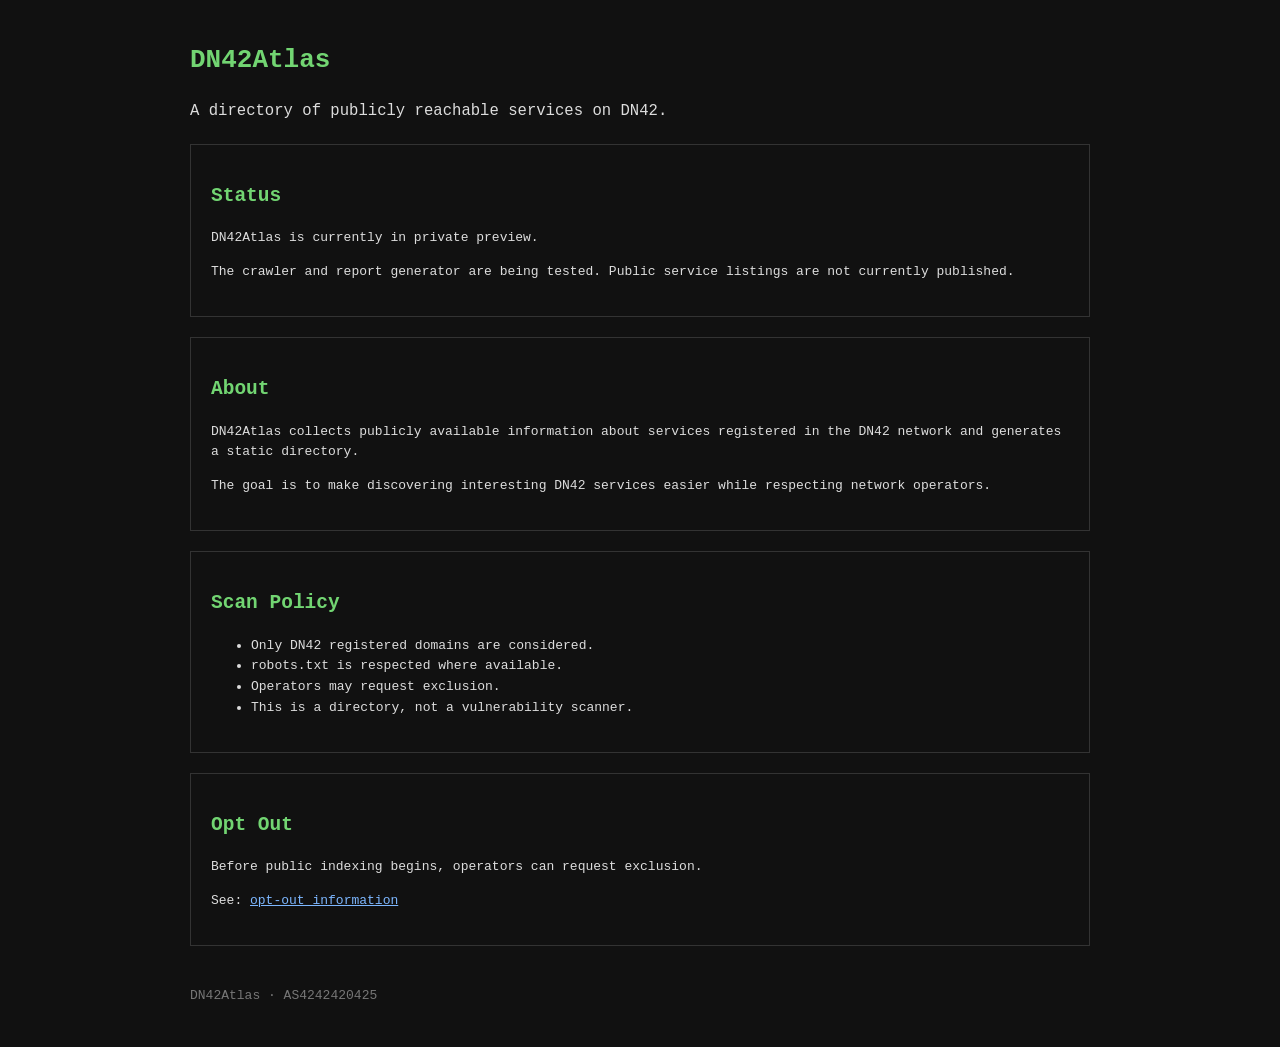
==== DN42Atlas/site/index.html @ b04997c5 "Track DN42Atlas preview landing page" ====
<!doctype html>
<html lang="en">
<head>
    <meta charset="utf-8">
    <meta name="viewport" content="width=device-width, initial-scale=1">
    <title>DN42Atlas</title>
    <link rel="stylesheet" href="site.css">
</head>
<body>
<main>
    <h1>DN42Atlas</h1>

    <p class="lede">
        A directory of publicly reachable services on DN42.
    </p>

    <section>
        <h2>Status</h2>

        <p>
            DN42Atlas is currently in private preview.
        </p>

        <p>
            The crawler and report generator are being tested.
            Public service listings are not currently published.
        </p>
    </section>

    <section>
        <h2>About</h2>

        <p>
            DN42Atlas collects publicly available information about
            services registered in the DN42 network and generates a
            static directory.
        </p>

        <p>
            The goal is to make discovering interesting DN42 services
            easier while respecting network operators.
        </p>
    </section>

    <section>
        <h2>Scan Policy</h2>

        <ul>
            <li>Only DN42 registered domains are considered.</li>
            <li>robots.txt is respected where available.</li>
            <li>Operators may request exclusion.</li>
            <li>This is a directory, not a vulnerability scanner.</li>
        </ul>
    </section>

    <section>
        <h2>Opt Out</h2>

        <p>
            Before public indexing begins, operators can request
            exclusion.
        </p>

        <p>
            See:
            <a href="/opt-out.html">opt-out information</a>
        </p>
    </section>

    <footer>
        DN42Atlas · AS4242420425
    </footer>
</main>
</body>
</html>
---- DN42Atlas/site/site.css ----
body {
    background: #111;
    color: #ddd;
    font-family: monospace;
    line-height: 1.6;
    max-width: 900px;
    margin: 40px auto;
    padding: 0 20px;
}

h1 {
    color: #72d572;
}

h2 {
    color: #72d572;
}

section {
    border: 1px solid #333;
    padding: 20px;
    margin: 20px 0;
}

a {
    color: #7db7ff;
}

.lede {
    font-size: 1.2em;
}

footer {
    margin-top: 40px;
    color: #777;
}
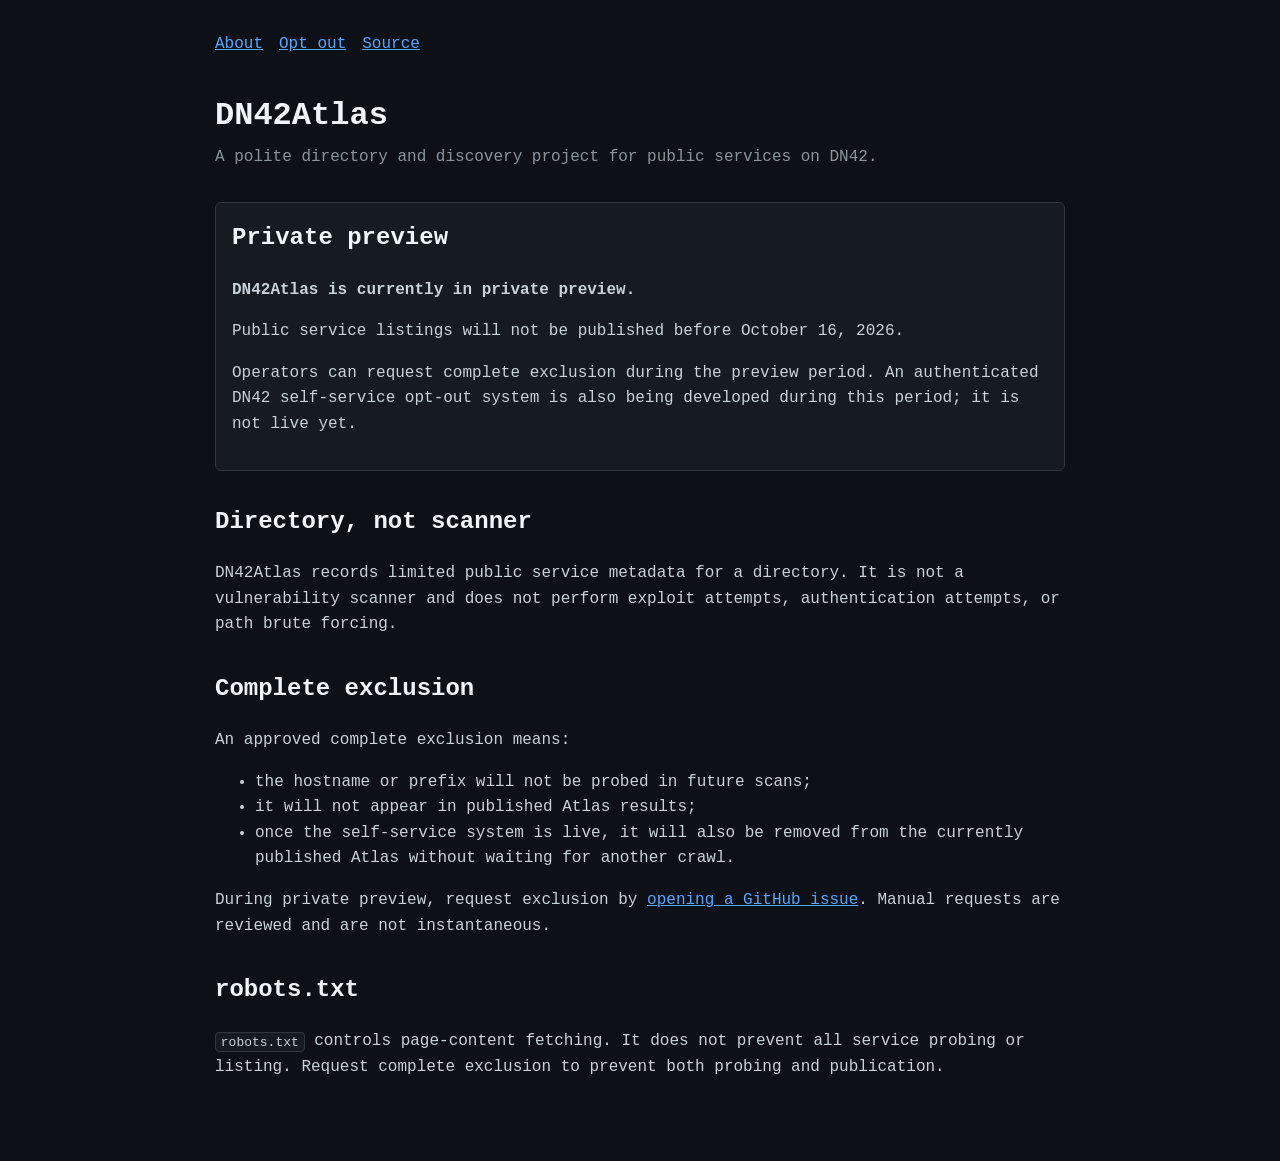
==== commit ce060487: "Add site index; revamp opt-out page Add a new site/index.html landing page for the project's private" ====
--- a/DN42Atlas/site/index.html
+++ b/DN42Atlas/site/index.html
@@ -3,73 +3,70 @@
 <head>
     <meta charset="utf-8">
     <meta name="viewport" content="width=device-width, initial-scale=1">
-    <title>DN42Atlas</title>
-    <link rel="stylesheet" href="site.css">
+    <title>DN42Atlas private preview</title>
+    <style>
+        :root { color-scheme: dark; font-family: ui-monospace, Consolas, monospace; }
+        body { margin: 0; background: #0d1117; color: #c9d1d9; line-height: 1.6; }
+        main { max-width: 850px; margin: 0 auto; padding: 2rem 1.25rem 4rem; }
+        h1, h2 { color: #f0f6fc; }
+        h1 { margin-bottom: 0; }
+        a { color: #58a6ff; }
+        nav { display: flex; flex-wrap: wrap; gap: 1rem; margin-bottom: 2rem; }
+        section { margin-top: 2rem; }
+        .subtitle { margin-top: .25rem; color: #8b949e; }
+        .status { padding: 1rem; background: #161b22; border: 1px solid #30363d; border-radius: 6px; }
+        .status h2 { margin-top: 0; }
+        code { padding: .1rem .3rem; background: #161b22; border: 1px solid #30363d; border-radius: 4px; }
+    </style>
 </head>
 <body>
 <main>
+    <nav aria-label="Project information">
+        <a href="about.html">About</a>
+        <a href="opt-out.html">Opt out</a>
+        <a href="https://github.com/JoyfulReaper/DN42Atlas">Source</a>
+    </nav>
+
     <h1>DN42Atlas</h1>
+    <p class="subtitle">A polite directory and discovery project for public services on DN42.</p>
 
-    <p class="lede">
-        A directory of publicly reachable services on DN42.
-    </p>
-
-    <section>
-        <h2>Status</h2>
-
-        <p>
-            DN42Atlas is currently in private preview.
-        </p>
-
-        <p>
-            The crawler and report generator are being tested.
-            Public service listings are not currently published.
-        </p>
+    <section class="status">
+        <h2>Private preview</h2>
+        <p><strong>DN42Atlas is currently in private preview.</strong></p>
+        <p>Public service listings will not be published before
+            <time datetime="2026-10-16">October 16, 2026</time>.</p>
+        <p>Operators can request complete exclusion during the preview period.
+            An authenticated DN42 self-service opt-out system is also being developed
+            during this period; it is not live yet.</p>
     </section>
 
     <section>
-        <h2>About</h2>
-
-        <p>
-            DN42Atlas collects publicly available information about
-            services registered in the DN42 network and generates a
-            static directory.
-        </p>
-
-        <p>
-            The goal is to make discovering interesting DN42 services
-            easier while respecting network operators.
-        </p>
+        <h2>Directory, not scanner</h2>
+        <p>DN42Atlas records limited public service metadata for a directory.
+            It is not a vulnerability scanner and does not perform exploit attempts,
+            authentication attempts, or path brute forcing.</p>
     </section>
 
     <section>
-        <h2>Scan Policy</h2>
-
+        <h2>Complete exclusion</h2>
+        <p>An approved complete exclusion means:</p>
         <ul>
-            <li>Only DN42 registered domains are considered.</li>
-            <li>robots.txt is respected where available.</li>
-            <li>Operators may request exclusion.</li>
-            <li>This is a directory, not a vulnerability scanner.</li>
+            <li>the hostname or prefix will not be probed in future scans;</li>
+            <li>it will not appear in published Atlas results;</li>
+            <li>once the self-service system is live, it will also be removed from
+                the currently published Atlas without waiting for another crawl.</li>
         </ul>
+        <p>During private preview, request exclusion by
+            <a href="https://github.com/JoyfulReaper/DN42Atlas/issues">opening a GitHub issue</a>.
+            Manual requests are reviewed and are not instantaneous.</p>
     </section>
 
     <section>
-        <h2>Opt Out</h2>
-
-        <p>
-            Before public indexing begins, operators can request
-            exclusion.
-        </p>
-
-        <p>
-            See:
-            <a href="/opt-out.html">opt-out information</a>
-        </p>
+        <h2>robots.txt</h2>
+        <p><code>robots.txt</code> controls page-content fetching. It does not prevent
+            all service probing or listing. Request complete exclusion to prevent both
+            probing and publication.</p>
     </section>
-
-    <footer>
-        DN42Atlas · AS4242420425
-    </footer>
 </main>
 </body>
 </html>
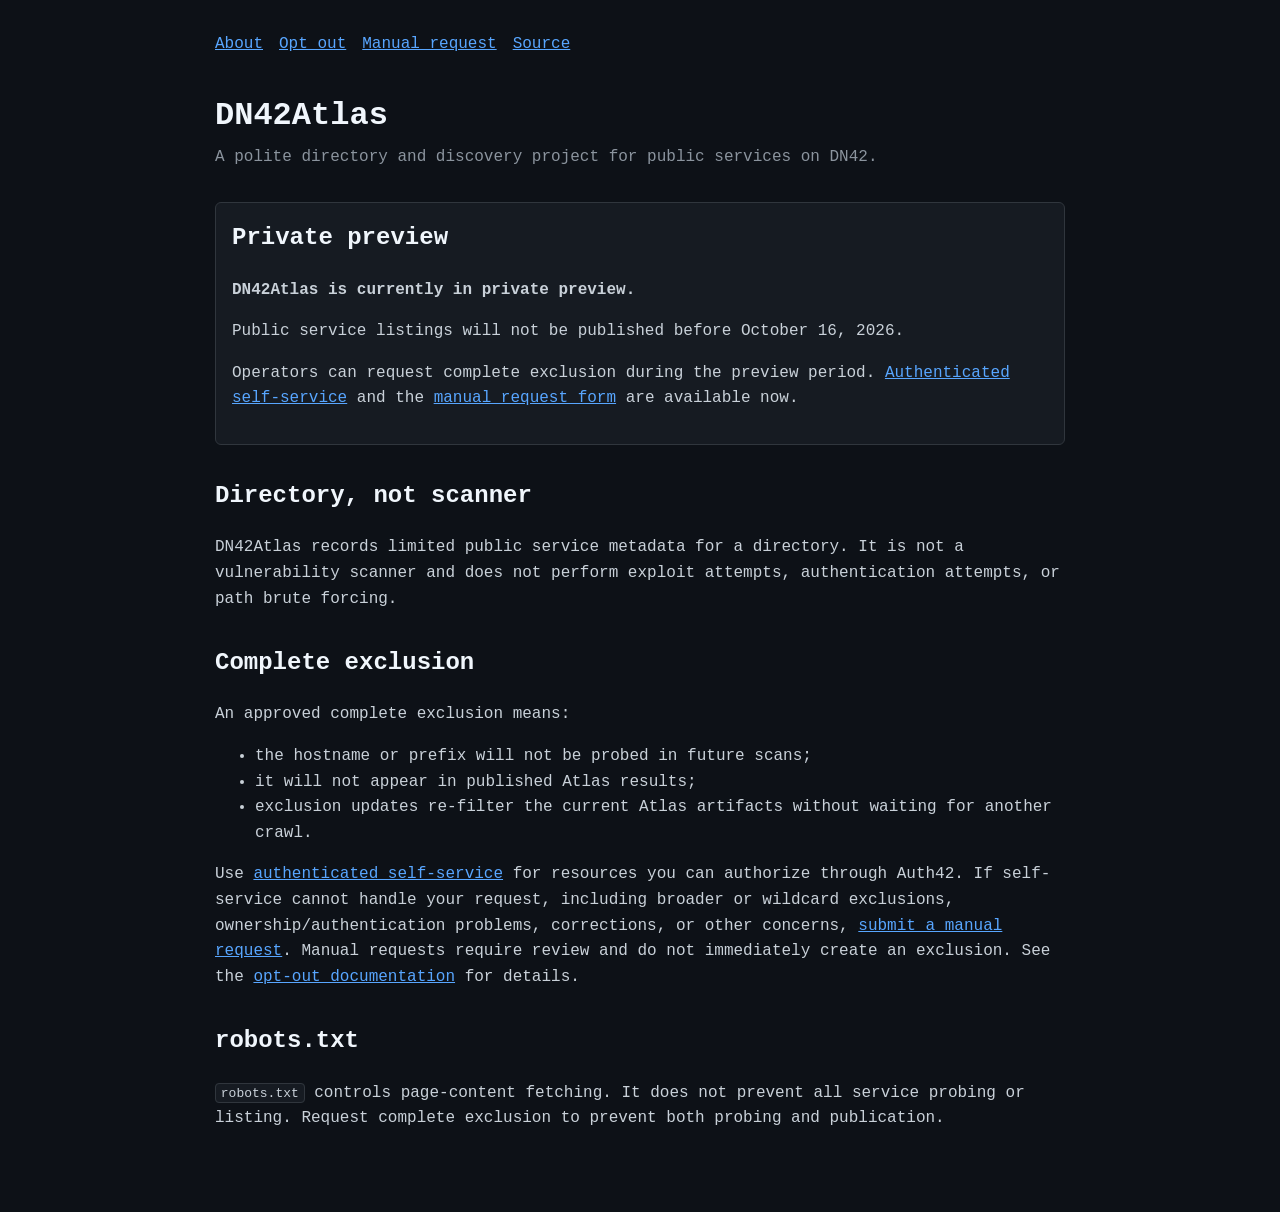
==== commit 0c32062f: "Add manual request management and refresh preview support paths" ====
--- a/DN42Atlas/site/index.html
+++ b/DN42Atlas/site/index.html
@@ -24,6 +24,7 @@
     <nav aria-label="Project information">
         <a href="about.html">About</a>
         <a href="opt-out.html">Opt out</a>
+        <a href="/contact">Manual request</a>
         <a href="https://github.com/JoyfulReaper/DN42Atlas">Source</a>
     </nav>
 
@@ -36,8 +37,8 @@
         <p>Public service listings will not be published before
             <time datetime="2026-10-16">October 16, 2026</time>.</p>
         <p>Operators can request complete exclusion during the preview period.
-            An authenticated DN42 self-service opt-out system is also being developed
-            during this period; it is not live yet.</p>
+            <a href="/operator">Authenticated self-service</a> and the
+            <a href="/contact">manual request form</a> are available now.</p>
     </section>
 
     <section>
@@ -53,12 +54,15 @@
         <ul>
             <li>the hostname or prefix will not be probed in future scans;</li>
             <li>it will not appear in published Atlas results;</li>
-            <li>once the self-service system is live, it will also be removed from
-                the currently published Atlas without waiting for another crawl.</li>
+            <li>exclusion updates re-filter the current Atlas artifacts without
+                waiting for another crawl.</li>
         </ul>
-        <p>During private preview, request exclusion by
-            <a href="https://github.com/JoyfulReaper/DN42Atlas/issues">opening a GitHub issue</a>.
-            Manual requests are reviewed and are not instantaneous.</p>
+        <p>Use <a href="/operator">authenticated self-service</a> for resources you
+            can authorize through Auth42. If self-service cannot handle your request,
+            including broader or wildcard exclusions, ownership/authentication problems,
+            corrections, or other concerns, <a href="/contact">submit a manual request</a>.
+            Manual requests require review and do not immediately create an exclusion.
+            See the <a href="opt-out.html">opt-out documentation</a> for details.</p>
     </section>
 
     <section>
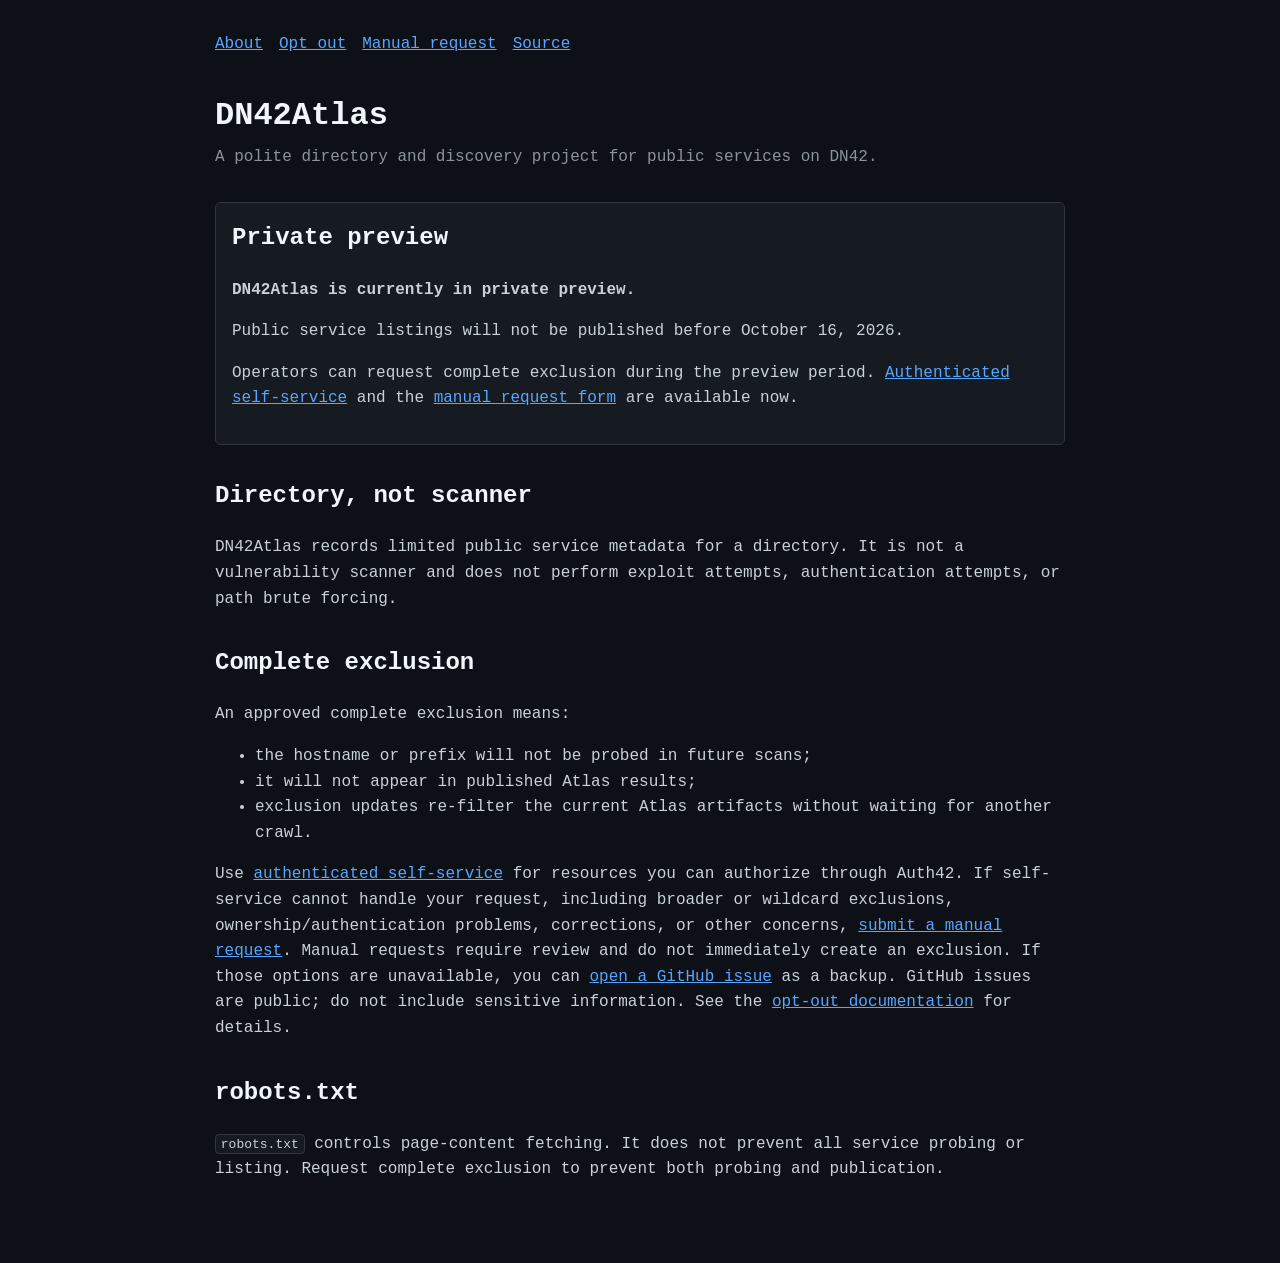
==== commit 38d6d0d5: "Make self-service opt-out primary with GitHub fallback" ====
--- a/DN42Atlas/site/index.html
+++ b/DN42Atlas/site/index.html
@@ -62,6 +62,9 @@
             including broader or wildcard exclusions, ownership/authentication problems,
             corrections, or other concerns, <a href="/contact">submit a manual request</a>.
             Manual requests require review and do not immediately create an exclusion.
+            If those options are unavailable, you can
+            <a href="https://github.com/JoyfulReaper/DN42Atlas/issues/new">open a GitHub issue</a>
+            as a backup. GitHub issues are public; do not include sensitive information.
             See the <a href="opt-out.html">opt-out documentation</a> for details.</p>
     </section>
 
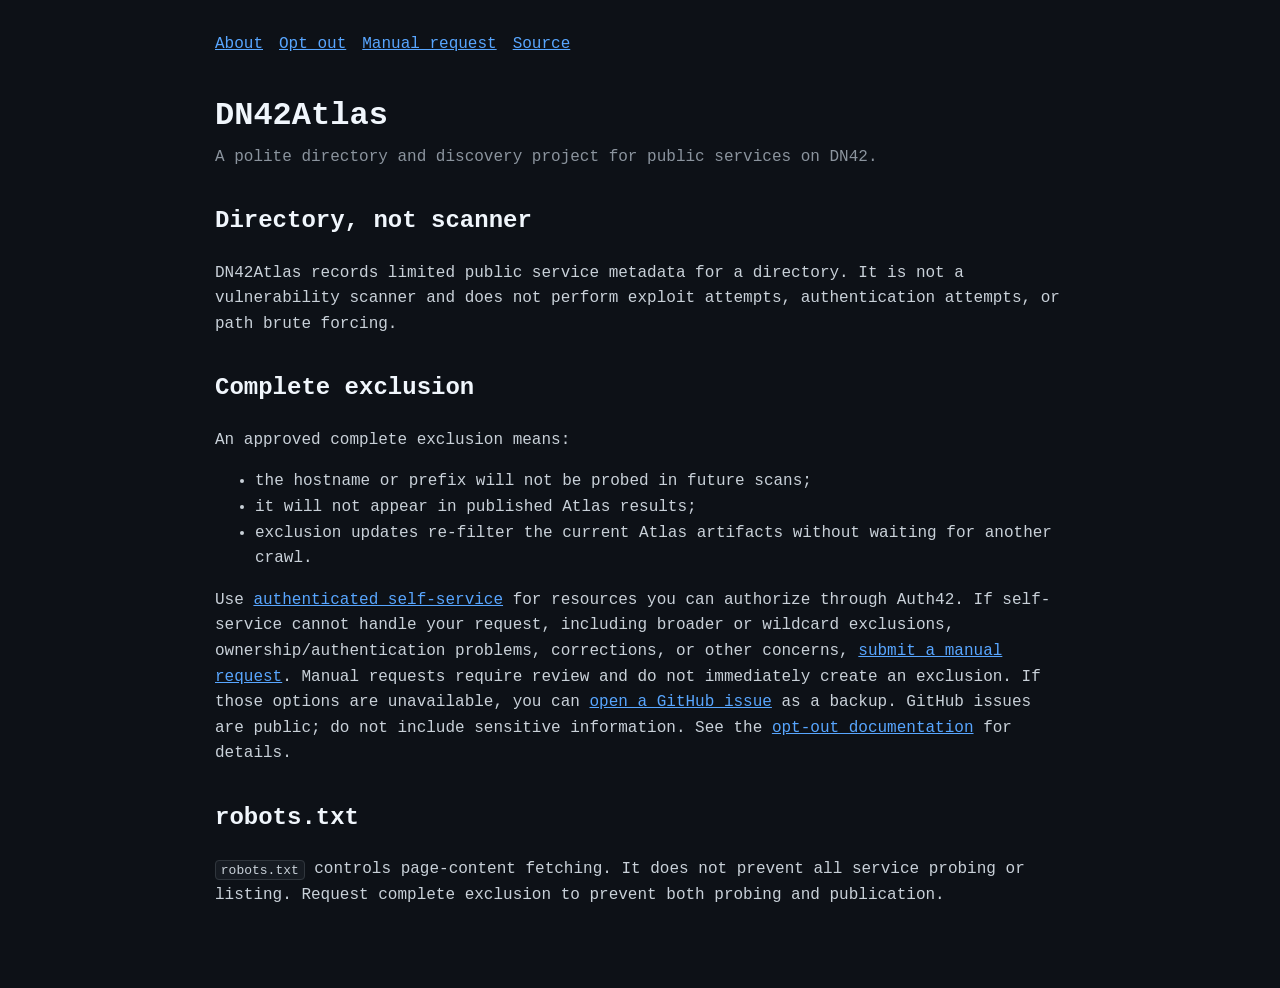
==== commit 2a2a52ff: "Remove outdated private preview notices" ====
--- a/DN42Atlas/site/index.html
+++ b/DN42Atlas/site/index.html
@@ -3,7 +3,7 @@
 <head>
     <meta charset="utf-8">
     <meta name="viewport" content="width=device-width, initial-scale=1">
-    <title>DN42Atlas private preview</title>
+    <title>DN42Atlas</title>
     <style>
         :root { color-scheme: dark; font-family: ui-monospace, Consolas, monospace; }
         body { margin: 0; background: #0d1117; color: #c9d1d9; line-height: 1.6; }
@@ -14,8 +14,6 @@
         nav { display: flex; flex-wrap: wrap; gap: 1rem; margin-bottom: 2rem; }
         section { margin-top: 2rem; }
         .subtitle { margin-top: .25rem; color: #8b949e; }
-        .status { padding: 1rem; background: #161b22; border: 1px solid #30363d; border-radius: 6px; }
-        .status h2 { margin-top: 0; }
         code { padding: .1rem .3rem; background: #161b22; border: 1px solid #30363d; border-radius: 4px; }
     </style>
 </head>
@@ -30,16 +28,6 @@
 
     <h1>DN42Atlas</h1>
     <p class="subtitle">A polite directory and discovery project for public services on DN42.</p>
-
-    <section class="status">
-        <h2>Private preview</h2>
-        <p><strong>DN42Atlas is currently in private preview.</strong></p>
-        <p>Public service listings will not be published before
-            <time datetime="2026-10-16">October 16, 2026</time>.</p>
-        <p>Operators can request complete exclusion during the preview period.
-            <a href="/operator">Authenticated self-service</a> and the
-            <a href="/contact">manual request form</a> are available now.</p>
-    </section>
 
     <section>
         <h2>Directory, not scanner</h2>
